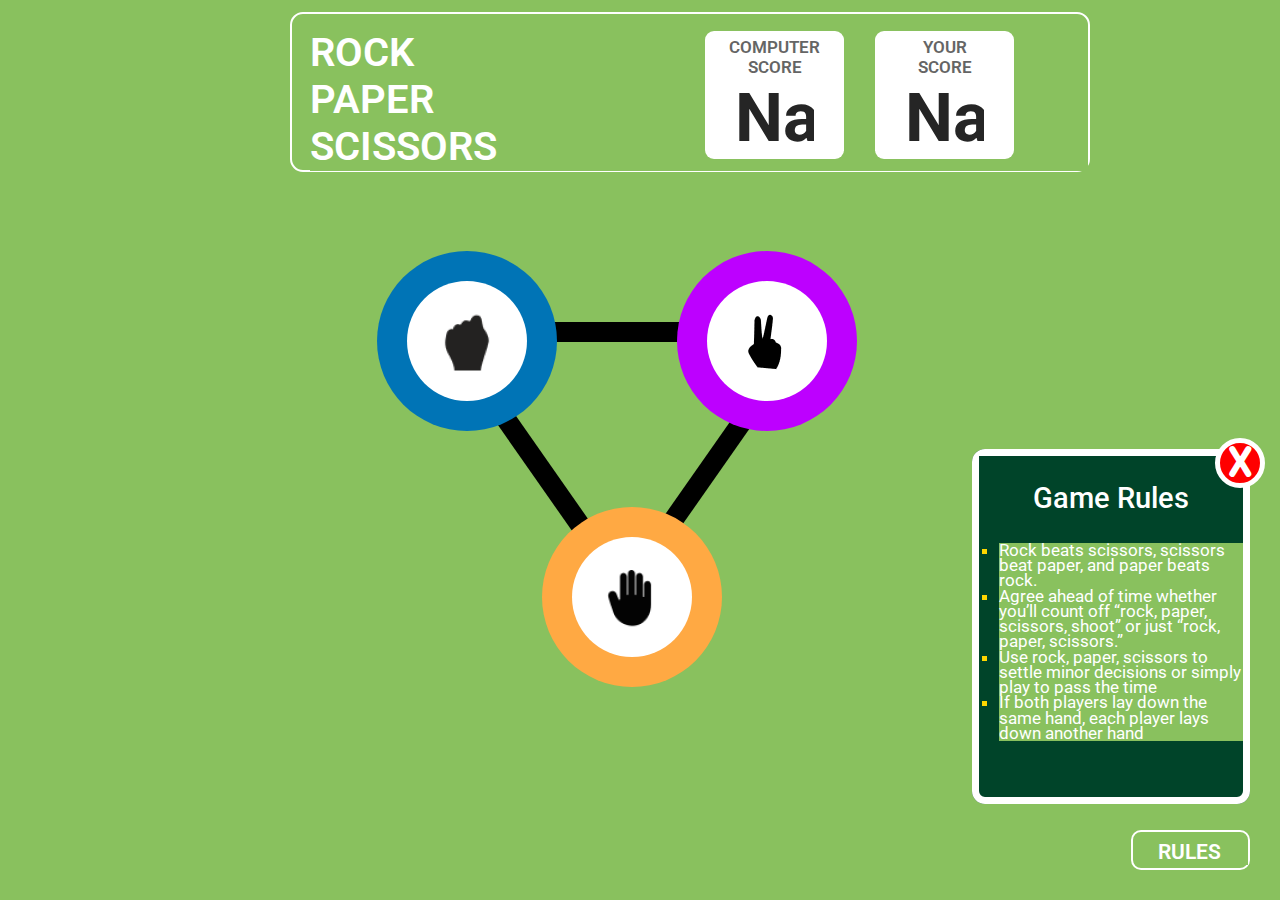
==== index.html @ e02d1292 "first commit" ====
<!DOCTYPE html>
<html lang="en">
<head>
    <meta charset="UTF-8">
    <meta name="viewport" content="width=device-width, initial-scale=1.0">
    <title>Java Script Assignment</title>
    <link rel="stylesheet" href="indexcss.css">
</head>
<body>
    <div id="up">
        <ul>
            <li>ROCK</li>
            <li>PAPER</li>
            <li>SCISSORS</li>
        </ul>
        <div id="comscore">COMPUTER<br>SCORE<br> <input type="text" id="computerS" readonly></div>
        <div id="userscore">YOUR<br>SCORE<br> <input type="text" id="userS" readonly ></div>
    </div>

    <!-- home -->
    <div id="lower">
        <div id="container">
            <div id="display"> 
                <!-- choice_screen -->
                <div id="rockout" onclick="rock()">
                    <div id="rockin">
                        <img src="rock.png" .class="imgclass">
                    </div>
                </div>
                <div id="scissorout" onclick="scissor()">
                    <div id="scissorin">
                        <img src="scissor.png" .class="imgclass">
                    </div>
                </div>
                <div id="paperout" onclick="paper()">
                    <div id="paperin">
                        <img src="paper.png" .class="imgclass">
                    </div>
                </div>
                
                <div id="rect">
                <div id="rect1"></div>
                <div id="rect2"></div>
                <div id="rect3"></div>
                </div>
            </div>
            <div id="resultScreen">
                <div id="loose">
                    
                </div>
                <div id="win"> 
                    <!-- MOBILE-RESULT -->
                    <p id="youPicked">YOU PICKED</p>
                    <p id="pcPicked">PC PICKED</p>
                    <div id="youWin">YOU WIN</div><br>
                    <p id="againstPC"> AGAINST PC </p>
                    <button id="playAgain">PLAY AGAIN</button>
                    <div id="winningCircle">
                        <div class="circle outer"></div>
                        <div class="circle inner"></div>
                        <div class="circle innermost"></div>
                    </div>

                </div>
                <div id="resultBox">
                    <div id="winResult">
                        <div id="rockWin">
                            <img src="rock.png" id="rockImg">
                        </div>
                        <div id="paperWin">
                            <img src="paper.png" id="paperImg">
                        </div>
                        <div id="scissorWin">
                            <img src="scissor.png" id="scissorImg">
                        </div>
                    </div>
                    <div id="looseResult">
                        <div id="rockWin">
                            <img src="rock.png" id="rockloose">
                        </div>
                        <div id="paperWin">
                            <img src="paper.png" id="paperloose">
                        </div>
                        <div id="scissorWin">
                            <img src="scissor.png" id="scissorloose">
                        </div>
                    </div>
                </div>
            </div>
        </div>
        <!-- </div> -->

        <!-- click rock -->
        

        <div class="closable-div">
            <div id="ruleBox">
                <div class="close-icon" onclick="closeDiv()"><p>X</p>   
                </div>
                <div id="min">
                    <p>Game Rules</p>
                    <ul type="square" id="ul">
                        <li>Rock beats scissors, scissors beat paper, and paper beats rock.</li>
                        <li>Agree ahead of time whether you’ll count off “rock, paper, scissors, shoot” or just “rock, paper, scissors.”</li>
                        <li>Use rock, paper, scissors to settle minor decisions or simply play to pass the time</li>
                        <li>If both players lay down the same hand, each player lays down another hand</li>
                    </ul>
                </div>
            </div>
        </div>

        <div id="rule" onclick="openRuleBox()"><p>RULES</p></div>

    </div>
    
    <script src="indexjs.js"></script>
</body>
</html>
---- indexcss.css ----
@import url('https://fonts.googleapis.com/css2?family=Inter:wght@700&family=Roboto:wght@100;500&display=swap');
@import url('https://fonts.googleapis.com/css2?family=Dangrek&family=Inter:wght@700&family=Roboto:wght@100;500&display=swap');

*{
    margin: 0;
    padding: 0;
    box-sizing: border-box;
    background-color: #89C15E;
    font-family: 'Roboto';
}

#newDisplay{
    margin-bottom: 100px;
}


#up{
    width: 800px;
    height: 160px;
    margin-top: 12px;
    margin-left: 290px;
    border-radius: 13px;
    border: 2px solid #FFFFFF;
    align-items: center;
}

#up ul{
    font-weight: 600;
    font-size: 40px;
    line-height: 46.88px;
    letter-spacing: 10%;
    color: white;
    list-style: none;
    margin-top: 16px;
    margin-left: 18px;
    gap: 5px;
}

#comscore{
    width: 139px;
    height: 128px;
    margin-top: -140px;
    margin-left: 413px;
    padding-top: 7px;
    border-radius: 9px;
    background-color: #FFFFFF;
    font-weight: 600;
    font-size: 17px;
    line-height: 19.92px;
    letter-spacing: 10%;
    color: #656565;
    text-align: center;
}

#userscore{
    width: 139px;
    height: 128px;
    margin-top: -128px;
    margin-left: 583px;
    padding-top: 7px;
    border-radius: 9px;
    background-color: #FFFFFF;
    font-weight: 600;
    font-size: 17px;
    line-height: 19.92px;
    letter-spacing: 10%;
    color: #656565;
    text-align: center;
}

#comscore>input, #userscore > input{
    width: 79px;
    height: 63px;
    margin-top: 10px;
    font-weight: 700;
    font-size: 68px;
    line-height: 79.69px;
    color: #252525;
    text-align: center;
    border: none;
    background-color: #FFFFFF;

}

/*  */

#rockout, #scissorout {
    /* margin-top: -500px; */
    /* margin-left: px; */
    width: 180px;
    height: 180px;
    border-radius: 50%;
    display: inline-flex;
    justify-content: center;
    align-items: center;
    cursor: pointer;
    margin: 100px;
    position: absolute;
}

#rock{
    width: 180px;
    height: 180px;
    border-radius: 50%;
    display: inline-flex;
    justify-content: center;
    align-items: center;
    cursor: pointer;
    margin: 100px;
    position: absolute;
}

#paperout{
    width: 180px;
    height: 180px;
    border-radius: 50%;
    display: grid;
    justify-content: center;
    align-items: center;
    cursor: pointer;
    position: absolute;
}

#rockin, #scissorin, #paperin, #rocki {
    width: 120px;
    height: 120px;
    background-color: #FFFFFF;
    border-radius: 50%;
    display: inline-flex;
    justify-content: center;
    align-items: center;
    position: static;
}

#rockout{
    margin-top: 79px;
    margin-left: 377px;
    background-color: #0074B6;
}

#scissorout{
    margin-top: 79px;
    margin-left: 677px;
    background-color: #BD00FF;
}

#paperout{
    margin-left: 542px;
    margin-top: 335px;
    background-color: #FFA943;

}

#rockin > img, #scissorin > img, #paperin >img  {
    background-color: #FFFFFF;
}

#rect{
    position: relative;
}

#rect1{
    height: 20px;
    width: 300px;
    margin-top: 150px;
    margin-left: 480px;
    background-color: #000000;
    display: inline-flex;
    transform: rotate(0deg); 
    position: absolute;
    z-index: -1;
}

#rect2{
    height: 20px;
    width: 300px;
    margin-top: 300px;
    margin-left: 400px;
    background-color: #000000;
    display: inline-flex;
    transform: rotate(55deg); 
    position: absolute;
    z-index: -1;
}

#rect3{
    height: 20px;
    width: 300px;
    margin-top: 300px;
    margin-left: 550px;
    background-color: #000000;
    display: inline-flex;
    transform: rotate(125deg);
    position: absolute;
    z-index: -1;
}
 /* done till here */

 #resultScreen{
    position: relative;
 }
 #win{
    /* display: none; */
    /* make is un comment after final changes */
 }

 #youPicked{
    width: 113px;
    margin-top: 124px;
    margin-left: 433px;
 }

 #youPicked, #pcPicked{
    height: 16px;
    font-weight: 600;
    font-size: 17px;
    line-height: 19.92px;
    letter-spacing: 10%;
    color: #FFFFFF;
 }

 #pcPicked{
    width: 110px;
    margin-left: 267px;
    margin-top: 124px;
 }

#youWin{
    width: 183px;
    height: 36px;
    margin-top: 264px;
    margin-left: -363px;
    font-weight: 800;
    font-size: 39px;
    line-height: 45.6px;
    letter-spacing: 10%;
    text-align: center;
    color:#FFFFFF;
}

 #againstPC{
    width: 168px;
    height: 31px;
    margin-top: 310px;
    margin-left: -163px;
    font-weight: 800;
    font-size: 25px;
    line-height: 29.3px;
    letter-spacing: 10%;
    align-items: center;
    color: #FFFFFF;
 }
 /* rock win case */

#playAgain{
    width: 174px;
    height: 44px;
    margin-top: 360px;
    margin-left: -183px;
    font-weight: 600;
    font-size: 15px;
    line-height: 17.58px;
    letter-spacing: 10%;
    border-radius: 9px;
    color: #6B6B6B;
    background-color: #FFFFFF;
}

#rule {
    position: absolute;
    bottom: 30px;
    right: 30px;
    width: 119px;
    height: 40px;
    margin-left: 1375px;
    border-radius: 10px;
    border: 2px solid #FFFFFF;
    color: #FFFFFF;  
    cursor: pointer;
}

#rule > p {
    font-weight: 600;
    font-size: 21px;
    line-height: 24.61px;
    letter-spacing: 10%;
    margin-top: 8px;
    margin-left: 25px;
}

.closable-div {
    position:absolute;
    right: 0;
    bottom: 70px;
    display: flex;
    align-items: center;
    justify-content: end;
    padding: 10px;
    margin: 20px;
    width: 303px;
    height: 367px; 
  }

  #ruleBox{
    background-color: #004429;
    /* border: 8px solid white; */
    border-radius: 13px;
  }

  .close-icon {
    width: 50px;
    height: 50px;
    border-radius: 50%;
    position: absolute;
    top: -5px;
    right: -5px;
    cursor: pointer;
    background-color: #FF0000;
    display: inline-flex;
    justify-content: center;
    align-items: center;
    border: 5px solid #FFFFFF;
  }

  .close-icon>p {
    color:#FFFFFF;
    height: 30px;
    background-color: #FF0000;
    display: inline-flex;
    justify-content: center;
    align-items: center;
    font-family: 'Dangrek';
    font-weight: 400;
    font-size: 44px;
  }
  #min{
    width: 278px;
    height: 355px;
    background-color: #004429;
    border-radius: 13px;
    border: 7px solid #FFFFFF;
    /* border-end-end-radius: 13px; */
    border-radius: 13px;
  }
  #min > p{
    bottom: 10px;
    font-weight: 500;
    font-size: 29px;
    line-height: 33.98px;
    color: #FFFFFF;
    background-color: #004429;
    text-align: center;
    padding-top: 25px;
  }

  #min > ul{
    padding-top: 28px;
    padding-left: 20px  ;
    padding-bottom: 33px;
    gap: 18px;
    font-size: 17px;
    font-weight: 400;
    line-height: 15.23px;
    color: #FFFFFF;
    background-color: #004429;
  }

#rock, #paper, #scissor {
    display: none;
}

#ul li::marker {
    color: #FFD600;
}

/* js html css */
@keyframes slideIn {
    from {
      opacity: 0;
      transform: translateY(100%);
    }
    to {
      opacity: 1;
      transform: translateY(0);
    }
  }
  
#rockDisplayUser{
    position: relative;
    margin-bottom: 80px;
    width: 113px;
    height: 16px;
    /* padding-top: 344px; */
    margin-left: 433px;
    font-family: 'Roboto';
    font-weight: 600;
    font-size: 17px;
    line-height: 19.92px;
    letter-spacing: 10%;
    color: #FFFFFF;
    /* animation: slideIn 1s ease-in-out; Apply the animation */
}

#rockDisplayComp{
    /* position: relative;
    margin-bottom: 80px; */
    width: 100px;
    height: 16px;
    /* padding-top: 144px; */
    margin-left: 736px;
    font-family: 'Roboto';
    font-weight: 600;
    font-size: 17px;
    line-height: 19.92px;
    letter-spacing: 10%;
    color: #FFFFFF;
}
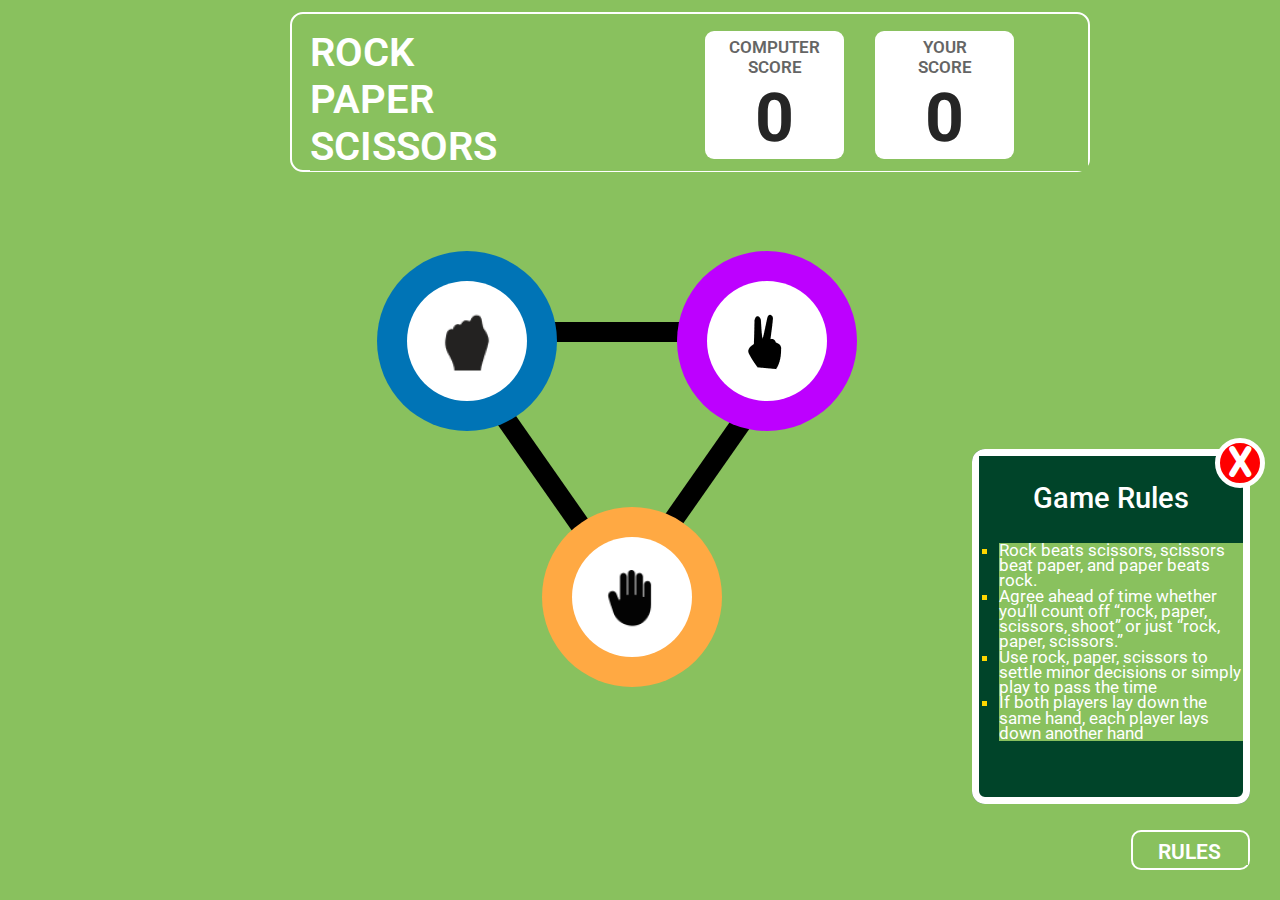
==== commit c3aa9981: "better version" ====
--- a/index.html
+++ b/index.html
@@ -44,28 +44,46 @@
                 <div id="rect3"></div>
                 </div>
             </div>
+            <div id="common">
+                <p id="youPicked">YOU PICKED</p>
+                <p id="pcPicked">PC PICKED</p>
+                <button id="playAgain" onclick="redirectToHomePage()">PLAY AGAIN</button>
+            </div>
             <div id="resultScreen">
-                <div id="loose">
-                    
-                </div>
                 <div id="win"> 
                     <!-- MOBILE-RESULT -->
-                    <p id="youPicked">YOU PICKED</p>
-                    <p id="pcPicked">PC PICKED</p>
                     <div id="youWin">YOU WIN</div><br>
                     <p id="againstPC"> AGAINST PC </p>
-                    <button id="playAgain">PLAY AGAIN</button>
-                    <div id="winningCircle">
+                    <button id="next" onclick="hurrayPage()">NEXT</button>
+                    <!-- <div id="winningCircle">
+                        <div class="circle outer"></div>
+                        <div class="circle inner"></div>
+                        <div class="circle innermost"></div>
+                    </div> -->
+
+                </div>
+                <div id="tie">
+                    <div id="tieUP">TIE UP</div>
+                    <!-- <button id="multiTaskButton">REPLAY</button> -->
+                </div>
+                <div id="looseMessage">
+                    <p id="youlost">YOU LOST</p>
+                    <p id="againstPC">AGAINST PC</p>
+
+                    <div id="looseCircle">
                         <div class="circle outer"></div>
                         <div class="circle inner"></div>
                         <div class="circle innermost"></div>
                     </div>
-
                 </div>
                 <div id="resultBox">
                     <div id="winResult">
                         <div id="rockWin">
-                            <img src="rock.png" id="rockImg">
+                            <div id="rockout">
+                                <div id="rockin">
+                                    <img src="rock.png" .class="imgclass">
+                                </div>
+                            </div>
                         </div>
                         <div id="paperWin">
                             <img src="paper.png" id="paperImg">
@@ -75,13 +93,13 @@
                         </div>
                     </div>
                     <div id="looseResult">
-                        <div id="rockWin">
+                        <div id="rockloose">
                             <img src="rock.png" id="rockloose">
                         </div>
-                        <div id="paperWin">
+                        <div id="paperloose">
                             <img src="paper.png" id="paperloose">
                         </div>
-                        <div id="scissorWin">
+                        <div id="scissorloose">
                             <img src="scissor.png" id="scissorloose">
                         </div>
                     </div>
--- a/indexcss.css
+++ b/indexcss.css
@@ -83,6 +83,10 @@
 }
 
 /*  */
+#rockWin{
+    position: relative;
+    margin-top: -400px;
+}
 
 #rockout, #scissorout {
     /* margin-top: -500px; */
@@ -204,6 +208,63 @@
     /* make is un comment after final changes */
  }
 
+ #tieUP{
+    /* display: flex; */
+    width: 209px;
+    height: 36px;
+    margin-top: -150px;
+    margin-left: 650px;
+    font-weight: 800;
+    font-size: 39px;
+    line-height: 45.7px;
+    letter-spacing: 10%;
+    align-items: center;
+    color: #FFFFFF;
+ }
+
+ #youlost{
+    width: 209px;
+    height: 36px;
+    margin-top: -200px;
+    margin-left: 600px;
+    font-size: 39px;
+    font-weight: 800;
+    line-height: 45.7px;
+    letter-spacing: 10%;
+    align-items: center;
+    color: #FFFFFF;
+ }
+
+ #againstPC{
+    position: absolute;
+    width: 168px;
+    height: 31px;
+    margin-top: 900px;
+    margin-left: 300px;
+    font-weight: 800;
+    font-size: 25px;
+    line-height: 29.3px;
+    letter-spacing: 10%;
+    color: #FFFFFF;
+ }
+
+ #multiTaskButton{
+    width: 174px;
+    height: 44px;
+    margin-top: 300px;
+    margin-left: -240px;
+    border-radius: 9px;
+    background-color: #FFFFFF;
+    color: #6B6B6B;
+    font-size: 15px;
+    font-weight: 600;
+    line-height: 17.58px;
+    letter-spacing: 10%;
+}
+
+ #scissorloose{
+
+ }
  #youPicked{
     width: 113px;
     margin-top: 124px;
@@ -217,6 +278,7 @@
     line-height: 19.92px;
     letter-spacing: 10%;
     color: #FFFFFF;
+    display: inline-flex;
  }
 
  #pcPicked{
@@ -236,6 +298,7 @@
     letter-spacing: 10%;
     text-align: center;
     color:#FFFFFF;
+    display: inline-flex;
 }
 
  #againstPC{
@@ -256,14 +319,34 @@
     width: 174px;
     height: 44px;
     margin-top: 360px;
-    margin-left: -183px;
+    margin-left: -300px;
     font-weight: 600;
     font-size: 15px;
     line-height: 17.58px;
-    letter-spacing: 10%;
+    letter-spacing: 2px;
     border-radius: 9px;
+    border: 2px #FFFFFF;
     color: #6B6B6B;
     background-color: #FFFFFF;
+    display: inline-flex;
+    align-items: center;
+    justify-content: center;
+}
+
+#next{
+    position: relative;
+    float: right;
+    width: 119px;
+    height: 40px;
+    margin-top: -300px;
+    margin-right: 30px;
+    border-radius: 10px;
+    border: 2px solid #FFFFFF;
+    font-weight: 600;
+    font-size: 21px;
+    line-height: 17.26px;
+    letter-spacing: 10%;
+    color: #FFFFFF;
 }
 
 #rule {
